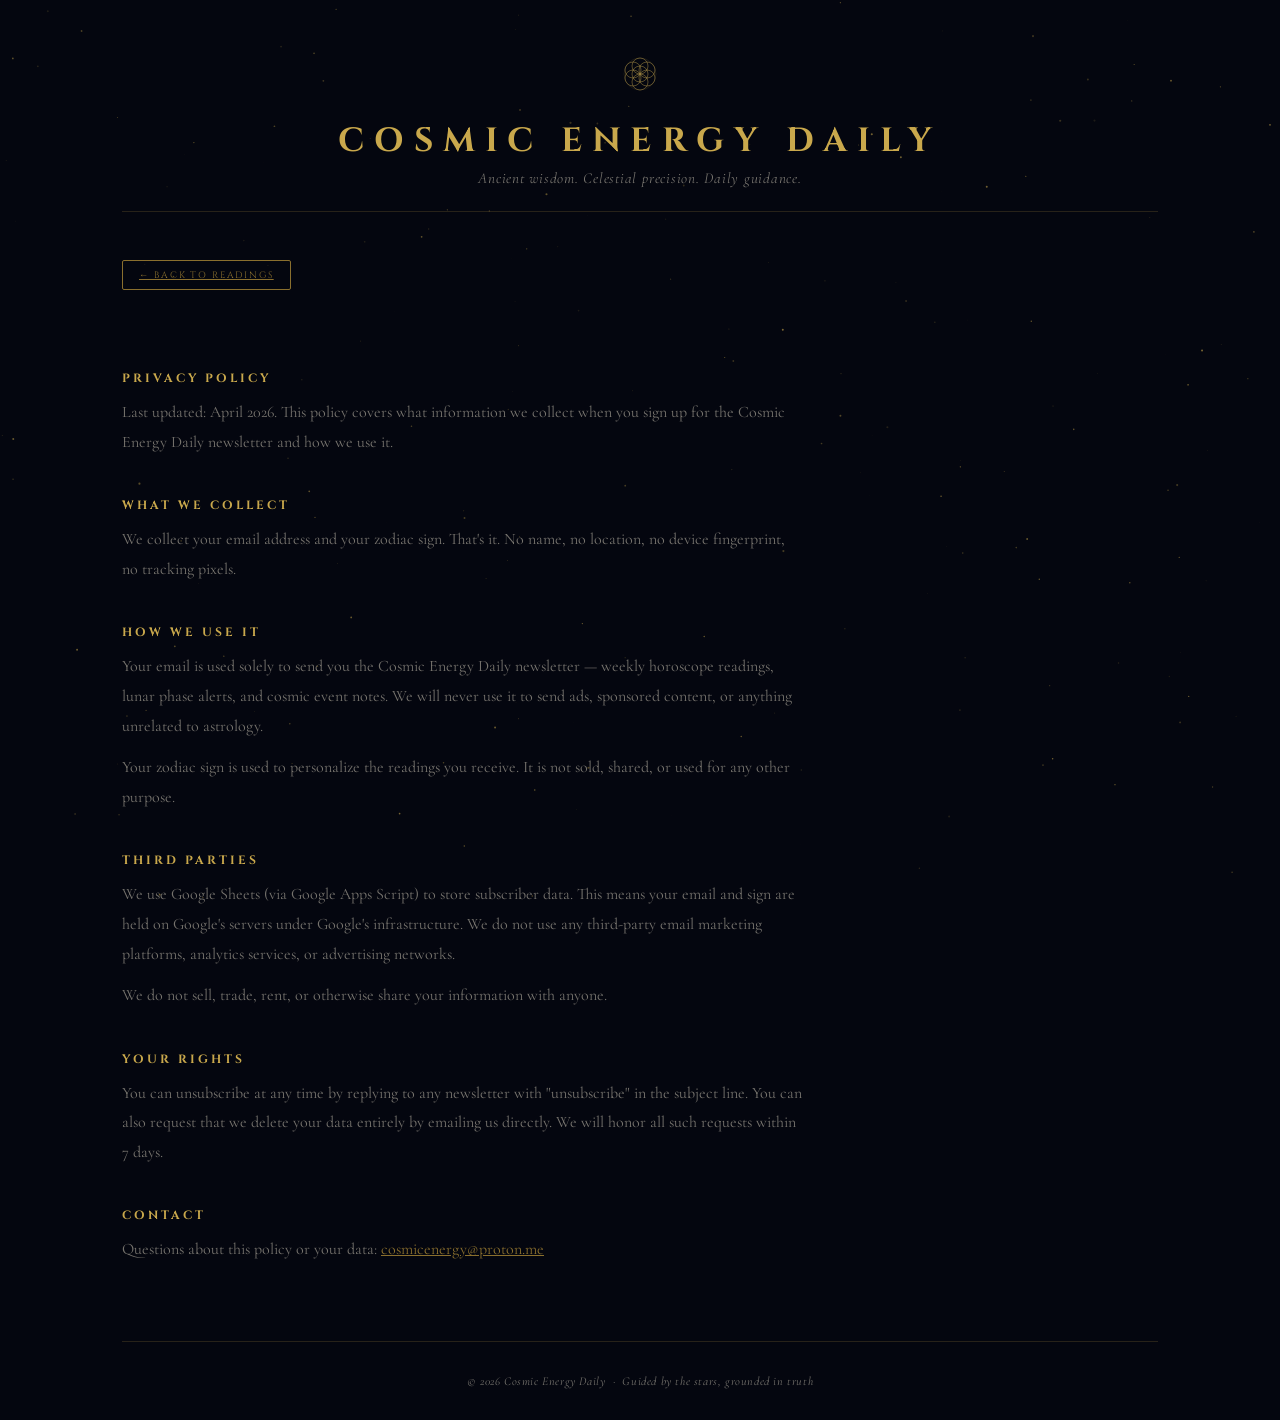
==== privacy.html @ 3e38bddd "feat: newsletter signup + privacy policy Adds newsletter section between video and footer, Google Ap" ====
<!DOCTYPE html>
<html lang="en">
<head>
<meta charset="UTF-8">
<meta name="viewport" content="width=device-width, initial-scale=1.0">
<title>Privacy Policy — Cosmic Energy Daily</title>
<meta name="description" content="Privacy policy for Cosmic Energy Daily newsletter and website.">
<link href="https://fonts.googleapis.com/css2?family=Cinzel:wght@400;600;700&family=Cormorant+Garamond:ital,wght@0,300;0,400;1,300&display=swap" rel="stylesheet">
<link rel="stylesheet" href="assets/css/main.css">
<link rel="stylesheet" href="assets/css/layout.css">
<style>
.privacy-body{padding:3rem 0 4rem;max-width:680px}
.privacy-body h2{font-family:'Cinzel',serif;font-size:.75rem;letter-spacing:.25em;text-transform:uppercase;color:var(--gold);margin:2.5rem 0 .75rem}
.privacy-body h2:first-child{margin-top:0}
.privacy-body p{font-size:1rem;line-height:1.85;color:var(--text-dim);margin-bottom:.75rem}
.privacy-body a{color:var(--gold-dim);text-decoration:underline}
.privacy-body a:hover{color:var(--gold)}
.back-link{display:inline-flex;align-items:center;gap:.4rem;font-family:'Cinzel',serif;font-size:.58rem;letter-spacing:.2em;text-transform:uppercase;color:var(--gold);text-decoration:none;border:1px solid var(--gold-dim);padding:.5rem 1rem;border-radius:2px;margin-bottom:2.5rem;transition:all .2s}
.back-link:hover{background:var(--gold-glow);border-color:var(--gold)}
</style>
</head>
<body>

<canvas id="stars"></canvas>

<div class="wrap">
  <header>
    <svg class="logo-sol" viewBox="0 0 52 52" xmlns="http://www.w3.org/2000/svg">
      <defs>
        <radialGradient id="sg" cx="50%" cy="50%" r="50%">
          <stop offset="0%" stop-color="#6B7FD4" stop-opacity="0.9"/>
          <stop offset="100%" stop-color="#C9A84C" stop-opacity="0.6"/>
        </radialGradient>
      </defs>
      <g fill="none" stroke="url(#sg)" stroke-width="0.8" opacity="0.9">
        <circle cx="26" cy="26" r="8"/>
        <circle cx="26" cy="18" r="8"/>
        <circle cx="26" cy="34" r="8"/>
        <circle cx="33" cy="22" r="8"/>
        <circle cx="33" cy="30" r="8"/>
        <circle cx="19" cy="22" r="8"/>
        <circle cx="19" cy="30" r="8"/>
        <circle cx="26" cy="26" r="16" stroke-opacity="0.3"/>
      </g>
    </svg>
    <h1>Cosmic Energy Daily</h1>
    <p class="tagline">Ancient wisdom. Celestial precision. Daily guidance.</p>
  </header>

  <div class="privacy-body">
    <a class="back-link" href="/">&#x2190; Back to readings</a>

    <h2>Privacy Policy</h2>
    <p>Last updated: April 2026. This policy covers what information we collect when you sign up for the Cosmic Energy Daily newsletter and how we use it.</p>

    <h2>What we collect</h2>
    <p>We collect your email address and your zodiac sign. That's it. No name, no location, no device fingerprint, no tracking pixels.</p>

    <h2>How we use it</h2>
    <p>Your email is used solely to send you the Cosmic Energy Daily newsletter — weekly horoscope readings, lunar phase alerts, and cosmic event notes. We will never use it to send ads, sponsored content, or anything unrelated to astrology.</p>
    <p>Your zodiac sign is used to personalize the readings you receive. It is not sold, shared, or used for any other purpose.</p>

    <h2>Third parties</h2>
    <p>We use Google Sheets (via Google Apps Script) to store subscriber data. This means your email and sign are held on Google's servers under Google's infrastructure. We do not use any third-party email marketing platforms, analytics services, or advertising networks.</p>
    <p>We do not sell, trade, rent, or otherwise share your information with anyone.</p>

    <h2>Your rights</h2>
    <p>You can unsubscribe at any time by replying to any newsletter with "unsubscribe" in the subject line. You can also request that we delete your data entirely by emailing us directly. We will honor all such requests within 7 days.</p>

    <h2>Contact</h2>
    <p>Questions about this policy or your data: <a href="mailto:cosmicenergy@proton.me">cosmicenergy@proton.me</a></p>
  </div>

  <footer>© 2026 Cosmic Energy Daily &nbsp;·&nbsp; Guided by the stars, grounded in truth</footer>
</div>

<script src="assets/js/stars.js"></script>
</body>
</html>
---- assets/css/main.css ----
*{margin:0;padding:0;box-sizing:border-box}
:root{
  --gold:#C9A84C;--gold-dim:#8A6F2E;--gold-glow:rgba(201,168,76,0.12);
  --deep:#04060F;--deep2:#080C1A;--surface:rgba(255,255,255,0.03);
  --border:rgba(201,168,76,0.18);--text:#E8E0CC;--text-dim:rgba(232,224,204,0.5);
}
body{background:var(--deep);color:var(--text);font-family:'Cormorant Garamond',Georgia,serif;min-height:100vh;overflow-x:hidden}
canvas#stars{position:fixed;top:0;left:0;width:100%;height:100%;pointer-events:none;z-index:0}
---- assets/css/layout.css ----
.wrap{position:relative;z-index:1;max-width:1100px;margin:0 auto;padding:0 2rem}
header{text-align:center;padding:3rem 0 1.5rem;border-bottom:1px solid var(--border)}
.logo-sol{width:52px;height:52px;margin:0 auto 1.1rem;display:block}
h1{font-family:'Cinzel',serif;font-size:clamp(1.3rem,4vw,2.1rem);font-weight:700;letter-spacing:0.3em;color:var(--gold);text-transform:uppercase}
.tagline{font-size:.95rem;font-style:italic;color:var(--text-dim);margin-top:.4rem;letter-spacing:.05em}
.date-bar{text-align:center;padding:1rem 0;font-family:'Cinzel',serif;font-size:.65rem;letter-spacing:.25em;color:var(--text-dim);text-transform:uppercase;border-bottom:1px solid var(--border)}
footer{text-align:center;padding:2rem 0;border-top:1px solid var(--border);font-size:.75rem;color:var(--text-dim);font-style:italic;letter-spacing:.05em}
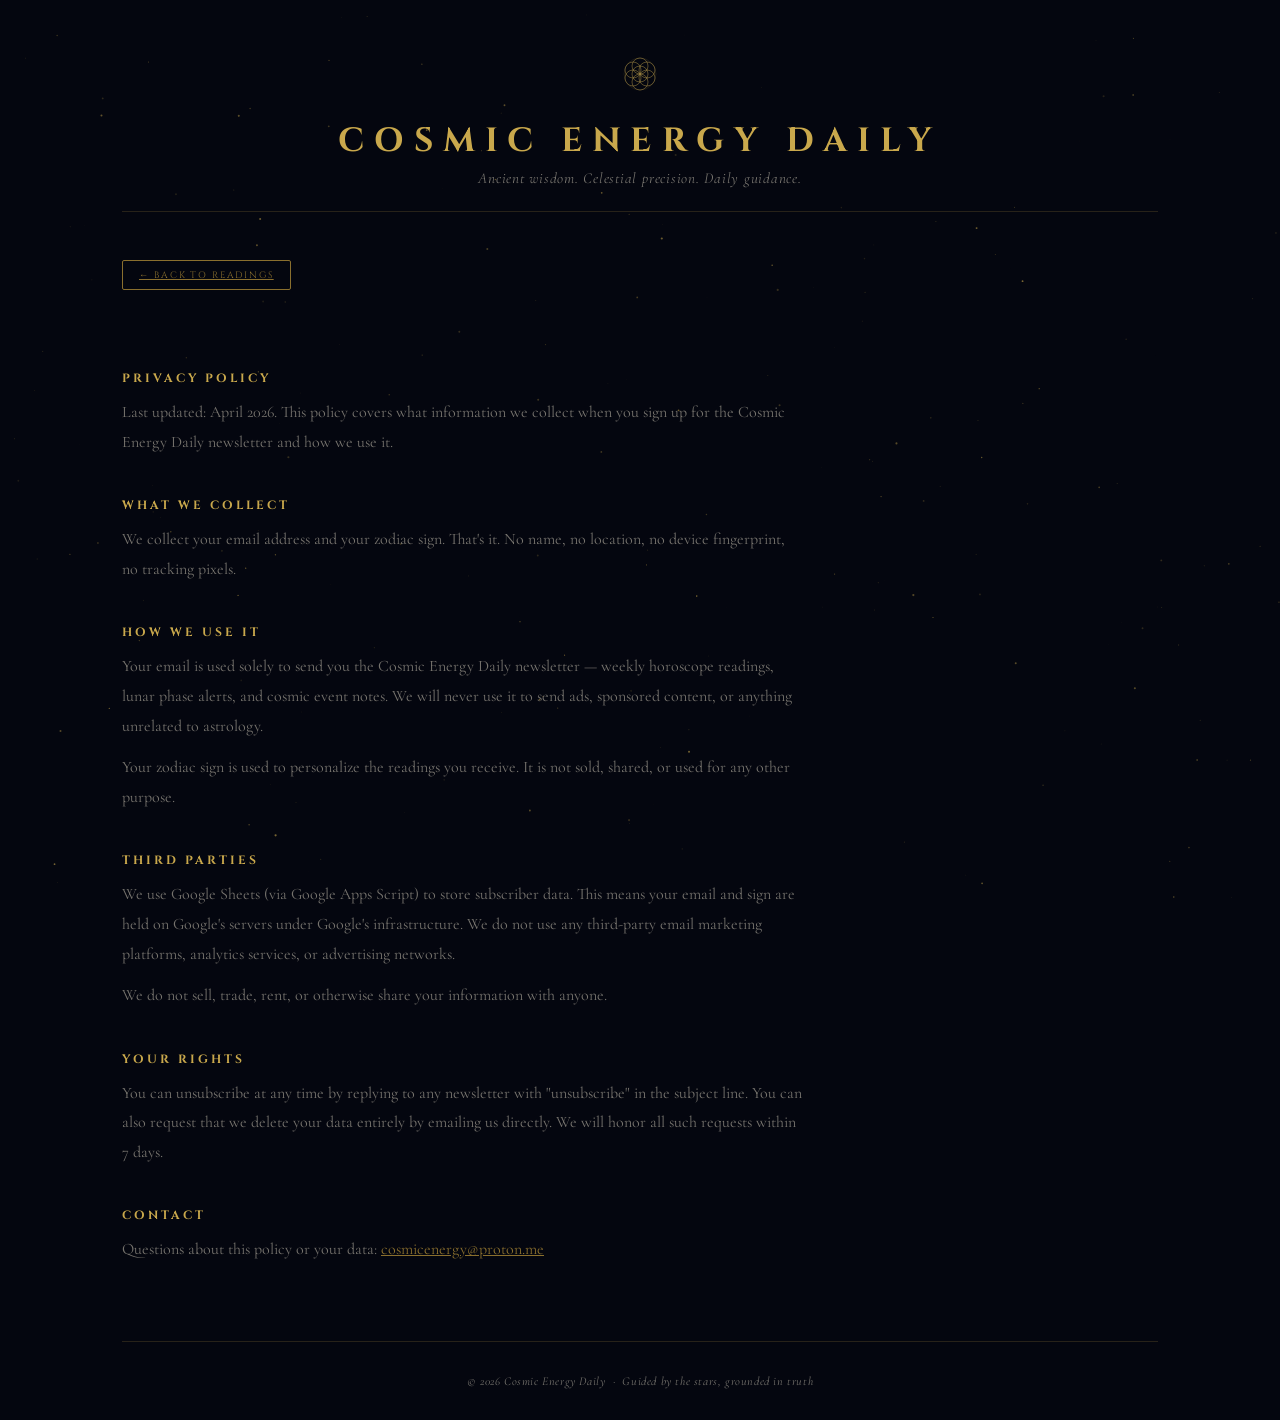
==== commit a6732307: "feat: favicon all sizes + webmanifest" ====
--- a/privacy.html
+++ b/privacy.html
@@ -6,6 +6,12 @@
 <title>Privacy Policy — Cosmic Energy Daily</title>
 <meta name="description" content="Privacy policy for Cosmic Energy Daily newsletter and website.">
 <link href="https://fonts.googleapis.com/css2?family=Cinzel:wght@400;600;700&family=Cormorant+Garamond:ital,wght@0,300;0,400;1,300&display=swap" rel="stylesheet">
+<link rel="icon" type="image/x-icon" href="assets/favicon.ico">
+<link rel="icon" type="image/png" sizes="32x32" href="assets/favicon-32x32.png">
+<link rel="icon" type="image/png" sizes="16x16" href="assets/favicon-16x16.png">
+<link rel="apple-touch-icon" sizes="180x180" href="assets/apple-touch-icon.png">
+<link rel="icon" type="image/png" sizes="192x192" href="assets/favicon-192x192.png">
+<link rel="manifest" href="assets/site.webmanifest">
 <link rel="stylesheet" href="assets/css/main.css">
 <link rel="stylesheet" href="assets/css/layout.css">
 <style>
